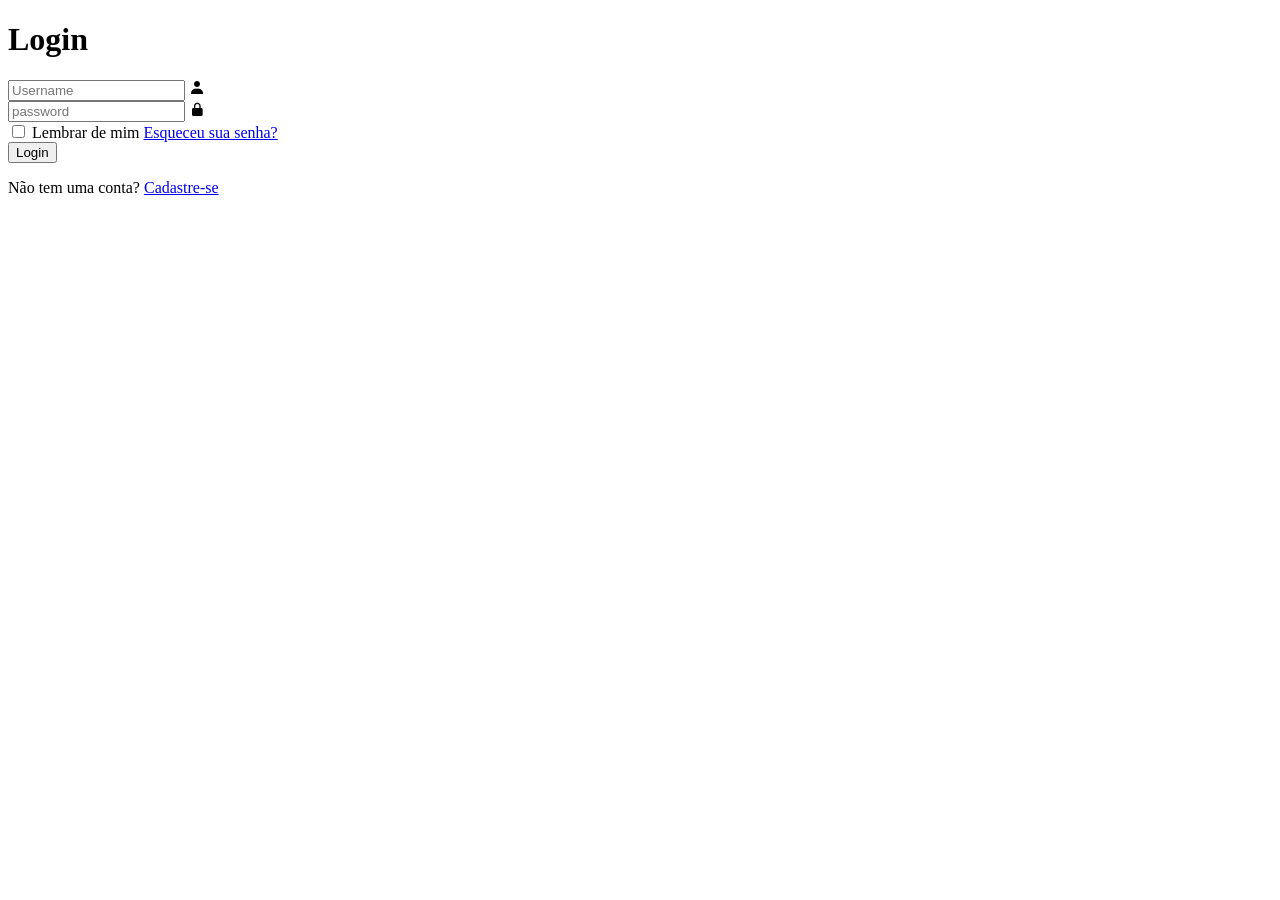
==== index.html @ ba8fe5d4 "training login screen" ====
<!DOCTYPE html>
<html lang="pt-br">
<head>
    <meta charset="UTF-8">
    <meta name="viewport" content="width=device-width, initial-scale=1.0">
    <link href='https://unpkg.com/boxicons@2.1.4/css/boxicons.min.css' rel='stylesheet'>
    <link rel="stylesheet" href="styles.css">
    <link rel="preconnect" href="https://fonts.googleapis.com">
    <link rel="preconnect" href="https://fonts.gstatic.com" crossorigin>
    <link href="https://fonts.googleapis.com/css2?family=Bebas+Neue&display=swap" rel="stylesheet">
    <title>Login screen</title>
</head>
<body>
    <main class="container">
      <form>
        <h1>Login</h1>
        <div class="input-group">
            <input type="email" placeholder="Username">
            <i class="bx bxs-user"></i>
        </div>
        <div class="input-group">
            <input type="password" placeholder="password">
            <i class="bx bxs-lock-alt"></i>
        </div>
        <div class="remember-forgot"> 
            <input type="checkbox" id="remember">
            <label for="remember">Lembrar de mim</label>
            <a href="#">Esqueceu sua senha?</a>
        </div>
        <button type="submit">Login</button>
        <div class="register-link">
            <p>Não tem uma conta? <a href="#">Cadastre-se</a></p>
        </div>
      </form>
    </main>
    
</body>
</html>
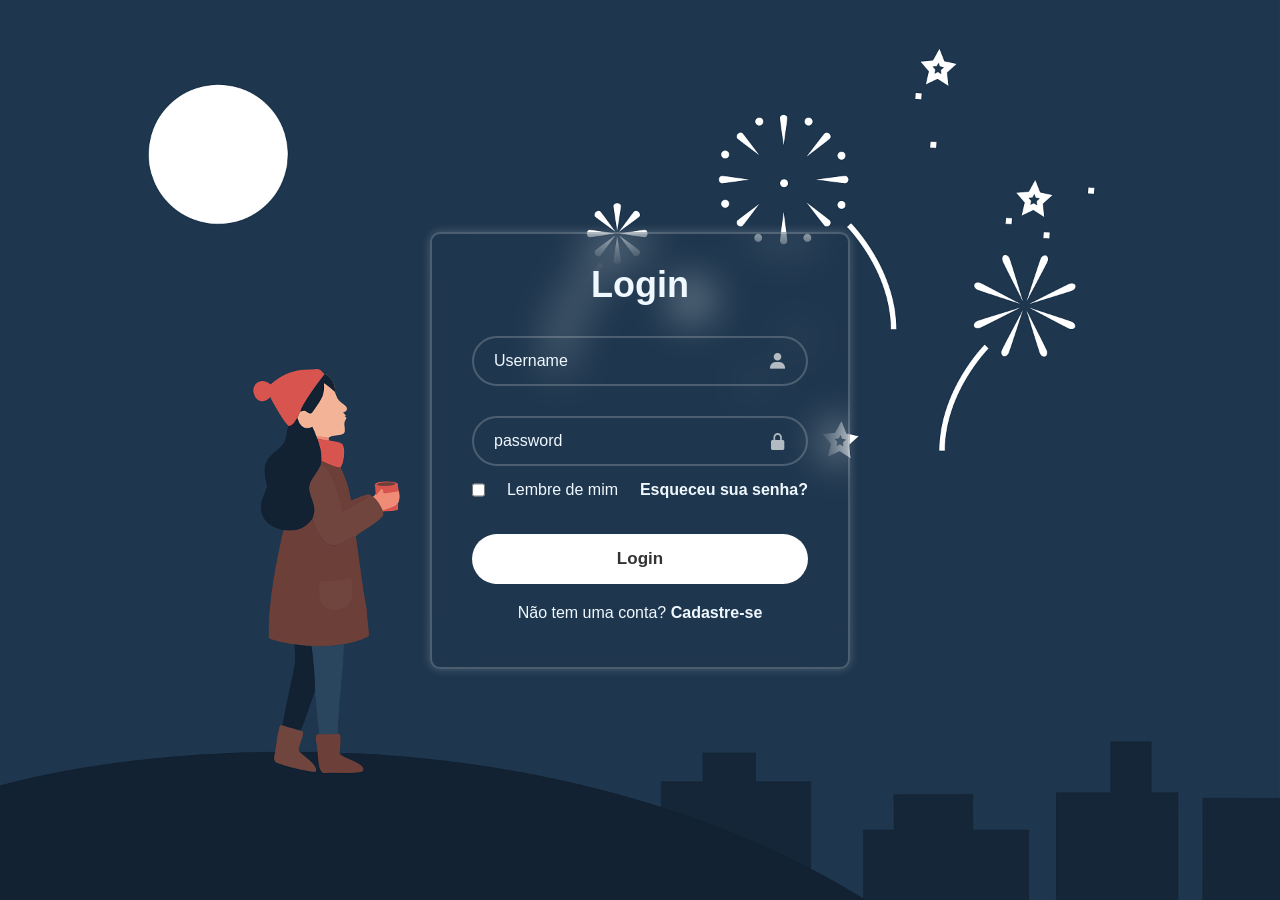
==== commit dd2db9ca: "added a new background image" ====
--- a/index.html
+++ b/index.html
@@ -7,7 +7,8 @@
     <link rel="stylesheet" href="styles.css">
     <link rel="preconnect" href="https://fonts.googleapis.com">
     <link rel="preconnect" href="https://fonts.gstatic.com" crossorigin>
-    <link href="https://fonts.googleapis.com/css2?family=Bebas+Neue&display=swap" rel="stylesheet">
+    <link href="https://fonts.cdnfonts.com/css/br-shape" rel="stylesheet">
+    <link href="https://fonts.cdnfonts.com/css/noto-serif-display" rel="stylesheet">               
     <title>Login screen</title>
 </head>
 <body>
@@ -24,7 +25,7 @@
         </div>
         <div class="remember-forgot"> 
             <input type="checkbox" id="remember">
-            <label for="remember">Lembrar de mim</label>
+            <label for="remember">Lembre de mim</label>
             <a href="#">Esqueceu sua senha?</a>
         </div>
         <button type="submit">Login</button>
--- a/styles.css
+++ b/styles.css
@@ -0,0 +1,121 @@
+* {
+    margin: 0;
+    padding: 0;
+    box-sizing: border-box;
+    font-family: 'BR Shape', sans-serif;                       
+    font-size: medium;
+}
+
+body  {  
+    display: flex;
+    justify-content: center;
+    align-items: center;
+    min-height: 100vh;
+    background: url(./img/vector.girl.png);
+    background-size: cover;
+    background-position: center;
+}
+.container {
+    width: 420px;
+    background-color: transparent;
+    border: 2px solid rgba(255, 255, 255, .2);
+    border-radius: 10px;
+    color: aliceblue;
+    padding: 30px 40px;
+    box-shadow: 0 0 10px rgba(255, 255, 255, .2);
+    backdrop-filter: blur(20px);
+ }
+
+ .container h1 { 
+    font-size: 36px;
+    text-align: center;
+ }
+
+ .input-group { 
+    position: relative;
+    width: 100%;
+    height: 50px;
+    margin: 30px 0;
+ }
+
+ .input-group input { 
+        width: 100%;
+        height: 100%;
+        background-color: transparent;
+        border: 2px solid rgba(255, 255, 255, .2);
+        outline: none;
+        border-radius: 40px;
+        color: aliceblue;
+        padding: 20px 45px 20px 20px;
+        font-size: 16px;
+        font-family: 'Noto Serif Display', sans-serif;
+    }
+
+    .input-group input::placeholder{
+        color: aliceblue;
+    }
+
+    .input-group i { 
+        position: absolute;
+        right: 20px;
+        font-size: 20px;
+        top: 50%;
+        transform: translateY(-50%);
+        color: rgba(248, 248, 248, 0.685);
+    }
+
+    .remember-forgot { 
+        display: flex;
+        justify-content: space-between;
+        margin: -15px 0px 15px;
+    }
+
+    .remember-forgot input label { 
+        accent-color: white;
+    }
+
+    .remember-forgot a { 
+        color: aliceblue;
+        text-decoration: none;
+        font-weight: 600;
+    }
+
+    .remember-forgot a:hover { 
+        text-decoration: underline;
+    }
+
+    button { 
+        width: 100%;
+        height: 50px;
+        border: none;
+        outline: none;
+        background-color: #fff;
+        color: #333;
+        font-size: 17px;
+        font-weight: 600;
+        border-radius: 40px;
+        cursor: pointer;
+        box-shadow: rgba(0, 0, 0, .1);
+        margin-top: 20px;
+    }
+
+    button:hover { 
+        background-color: transparent;
+        border: 2px solid rgba(255, 255, 255, .2);
+        color: aliceblue;
+        transition: 0.2s;
+    }
+
+.register-link { 
+    font-size: 14px;
+    margin: 20px 0px 15px;
+    text-align: center;
+}
+.register-link a { 
+    color: aliceblue;
+    text-decoration: none;
+    font-weight: 600;
+}
+.register-link a:hover { 
+    text-decoration: underline;
+}
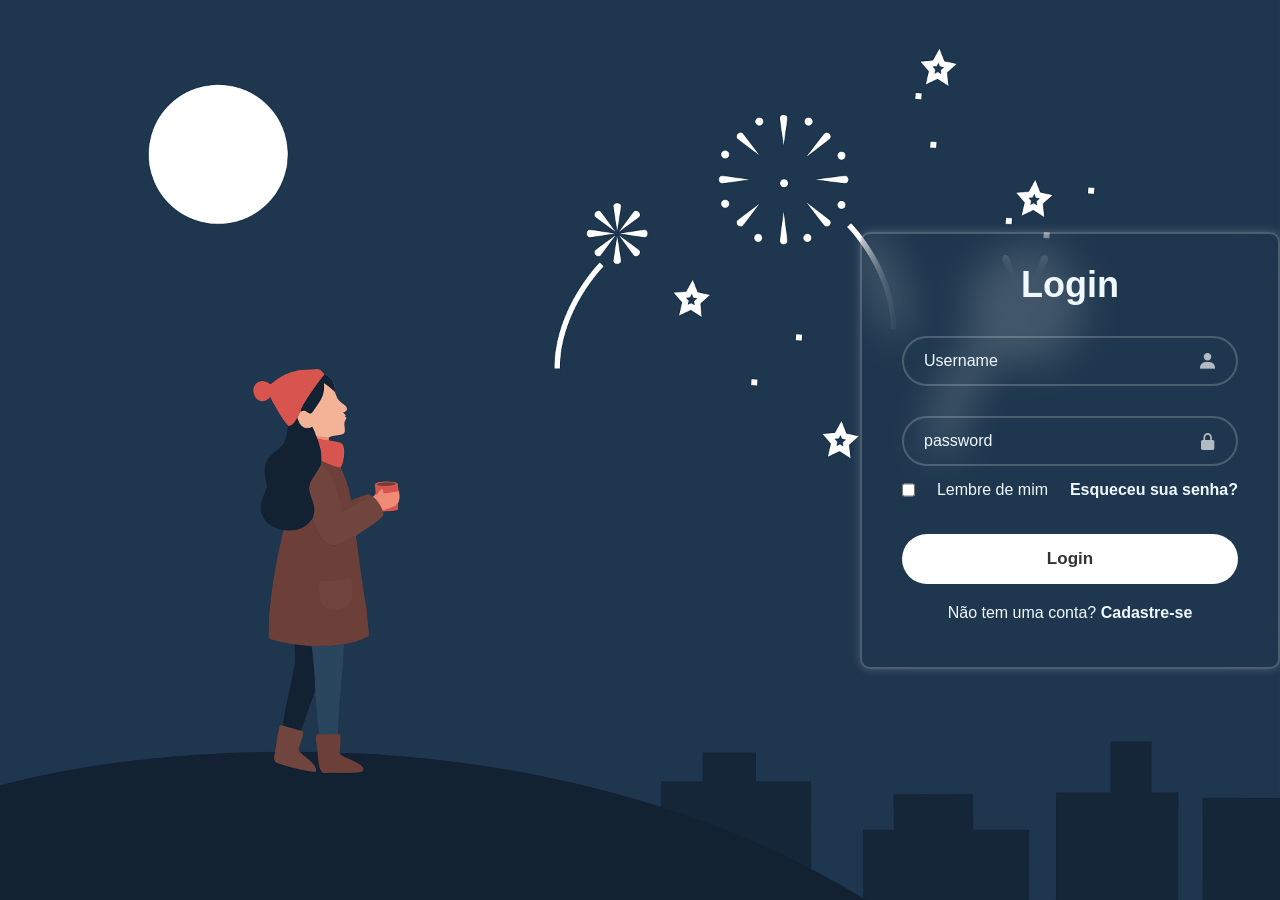
==== commit 23e79575: "created a new file:   cadastro.html" ====
--- a/index.html
+++ b/index.html
@@ -30,7 +30,7 @@
         </div>
         <button type="submit">Login</button>
         <div class="register-link">
-            <p>Não tem uma conta? <a href="#">Cadastre-se</a></p>
+            <p>Não tem uma conta? <a href="cadastro.html">Cadastre-se</a></p>
         </div>
       </form>
     </main>
--- a/styles.css
+++ b/styles.css
@@ -8,12 +8,13 @@
 
 body  {  
     display: flex;
-    justify-content: center;
+    justify-content: flex-end;
     align-items: center;
     min-height: 100vh;
     background: url(./img/vector.girl.png);
     background-size: cover;
     background-position: center;
+    margin: 0;
 }
 .container {
     width: 420px;
@@ -118,4 +119,62 @@
 }
 .register-link a:hover { 
     text-decoration: underline;
-}+}
+
+.container {
+    animation: animate 0.7s ease-in-out forwards;
+} 
+@keyframes animate {
+    0% {
+        transform: translateY(-50px) scale(0.95);
+        opacity: 0;
+    }
+    100% {
+        transform: translateY(0) scale(1);
+        opacity: 1;
+    }
+}
+
+.containerForm { 
+    width: 500px;
+    height: auto;
+    max-height: 80vh;
+    margin-left: auto;
+    margin-right: auto;
+    margin-top: 50px;
+    margin-bottom: 10px;
+    justify-content: center;
+    align-self: center;
+    align-items: center;
+    display: block;
+    width: 420px;
+    background-color: transparent;
+    border: 2px solid rgba(255, 255, 255, .2);
+    border-radius: 10px;
+    color: aliceblue;
+    padding:  40px;
+    box-shadow: 0 0 10px rgba(255, 255, 255, .2);
+    backdrop-filter: blur(20px);
+    animation: animate 0.7s ease-in-out forwards;
+}
+
+.containerForm h1 { 
+    font-size: 36px;
+    text-align: center;
+    padding: 0px 0px 20px;
+}
+
+.containerForm p { 
+    font-size: 14px;
+    text-align: center;
+    padding: 0px 0px 20px;
+}
+.signUpForm { 
+    font-size: 14px;
+    margin: 20px 0px 15px;
+    text-align: center;
+    display: flex;
+    flex-direction: column;
+    gap: 5px;
+}
+
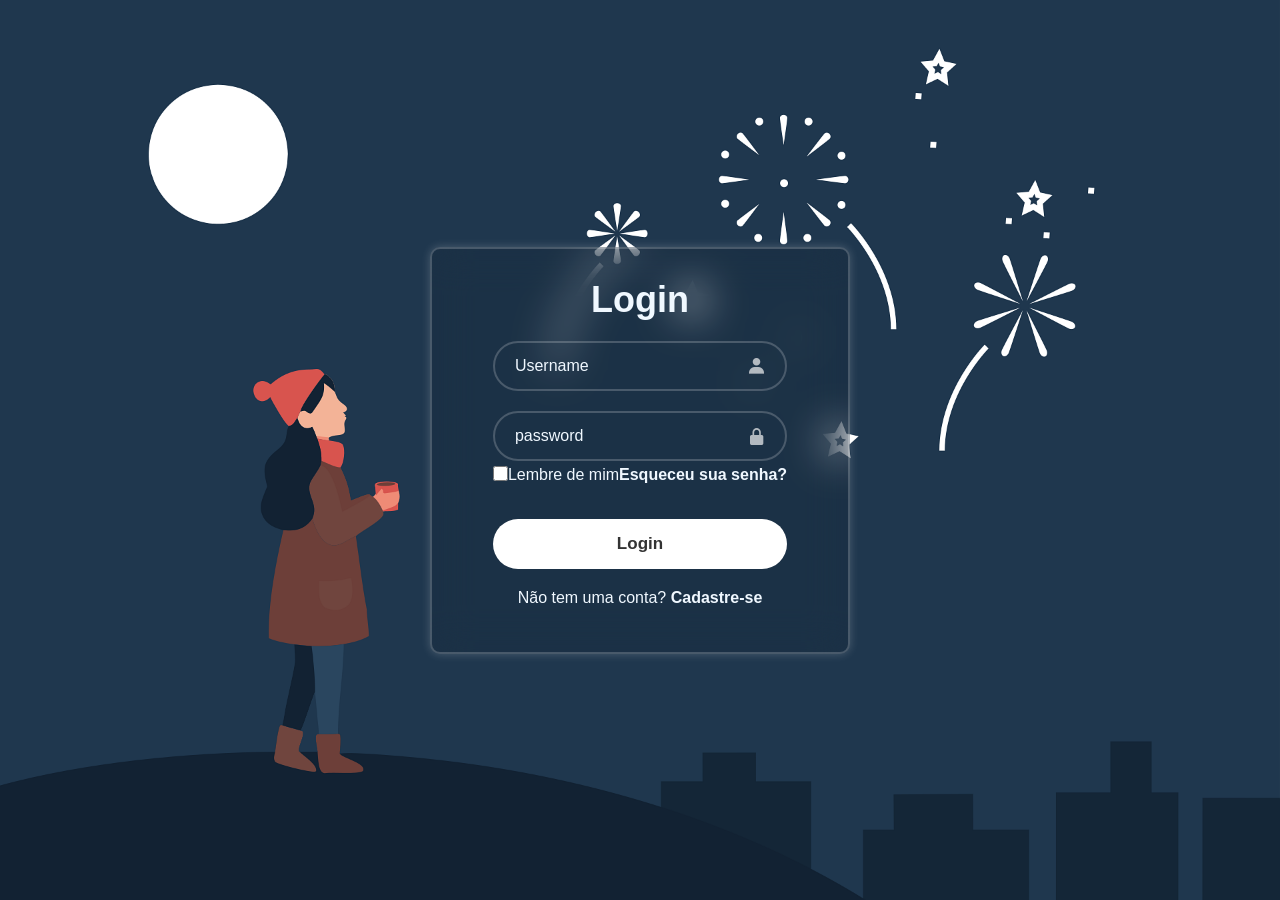
==== commit 65287dea: "Alterei o layout da página de cadastro" ====
--- a/index.html
+++ b/index.html
@@ -11,7 +11,7 @@
     <link href="https://fonts.cdnfonts.com/css/noto-serif-display" rel="stylesheet">               
     <title>Login screen</title>
 </head>
-<body>
+<body >
     <main class="container">
       <form>
         <h1>Login</h1>
--- a/styles.css
+++ b/styles.css
@@ -8,24 +8,35 @@
 
 body  {  
     display: flex;
-    justify-content: flex-end;
+    justify-content: center;
     align-items: center;
     min-height: 100vh;
     background: url(./img/vector.girl.png);
     background-size: cover;
     background-position: center;
     margin: 0;
+    padding: 0;
 }
 .container {
+    display: flex;
+    flex-direction: column;
+    justify-content: center;
+    align-items: center;
     width: 420px;
     background-color: transparent;
     border: 2px solid rgba(255, 255, 255, .2);
     border-radius: 10px;
     color: aliceblue;
     padding: 30px 40px;
+    background-color: rgba(0, 0, 0, 0.1);
     box-shadow: 0 0 10px rgba(255, 255, 255, .2);
     backdrop-filter: blur(20px);
  }
+
+ .container h1, .container p {
+    text-align: center;
+    margin-bottom: 10px;
+}
 
  .container h1 { 
     font-size: 36px;
@@ -36,7 +47,7 @@
     position: relative;
     width: 100%;
     height: 50px;
-    margin: 30px 0;
+    margin: 20px 0;
  }
 
  .input-group input { 
@@ -71,9 +82,12 @@
         margin: -15px 0px 15px;
     }
 
-    .remember-forgot input label { 
-        accent-color: white;
-    }
+    .remember-forgot input[type="checkbox"] {
+    accent-color: #fff;
+    cursor: pointer;
+    width: 15px;
+    height: 15px;
+}
 
     .remember-forgot a { 
         color: aliceblue;
@@ -135,40 +149,12 @@
     }
 }
 
-.containerForm { 
-    width: 500px;
-    height: auto;
-    max-height: 80vh;
-    margin-left: auto;
-    margin-right: auto;
-    margin-top: 50px;
-    margin-bottom: 10px;
-    justify-content: center;
-    align-self: center;
-    align-items: center;
-    display: block;
-    width: 420px;
-    background-color: transparent;
-    border: 2px solid rgba(255, 255, 255, .2);
-    border-radius: 10px;
-    color: aliceblue;
-    padding:  40px;
-    box-shadow: 0 0 10px rgba(255, 255, 255, .2);
-    backdrop-filter: blur(20px);
-    animation: animate 0.7s ease-in-out forwards;
-}
-
-.containerForm h1 { 
-    font-size: 36px;
+#signUpH { 
+    font-size: 30px;
     text-align: center;
     padding: 0px 0px 20px;
 }
 
-.containerForm p { 
-    font-size: 14px;
-    text-align: center;
-    padding: 0px 0px 20px;
-}
 .signUpForm { 
     font-size: 14px;
     margin: 20px 0px 15px;
